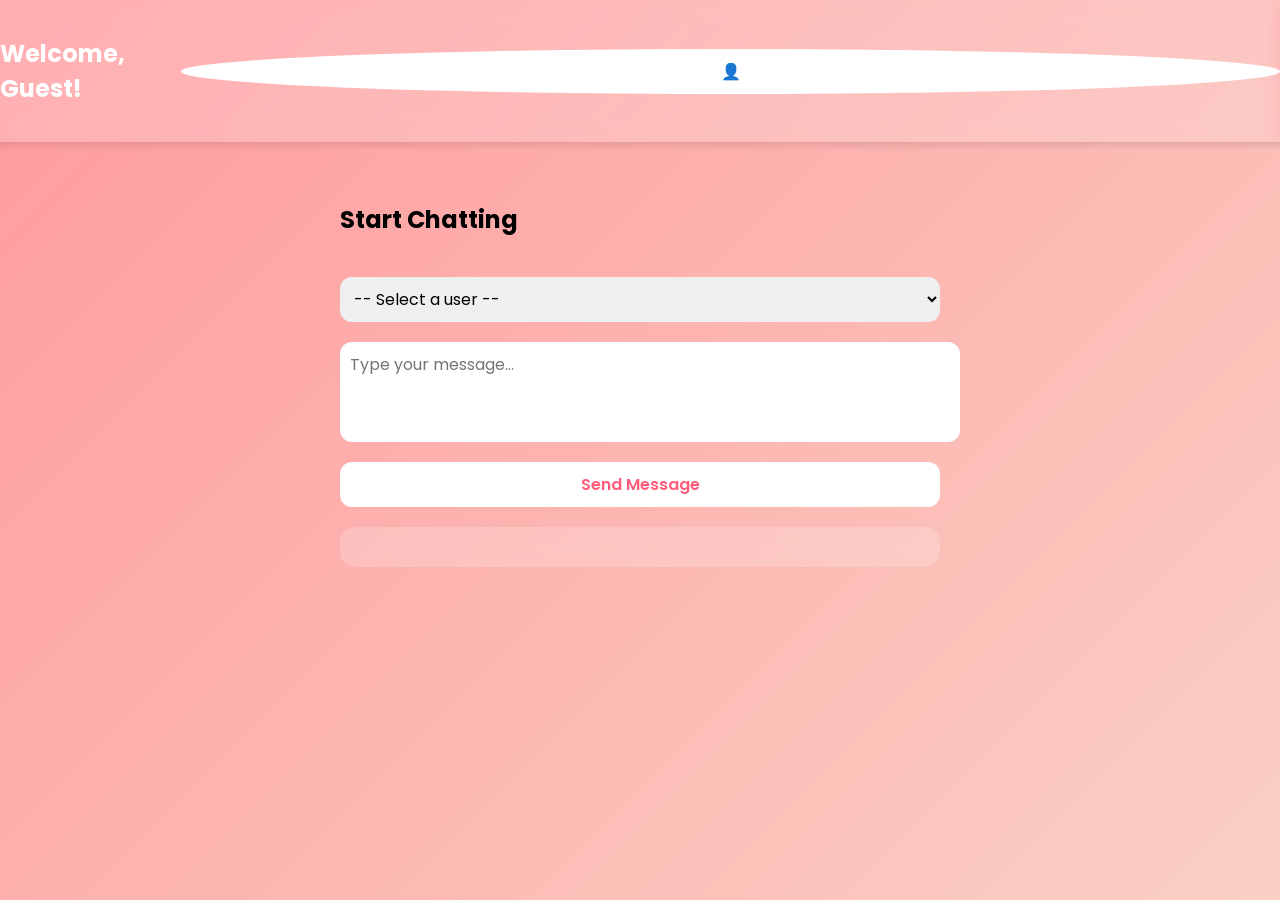
==== dashboard.html @ 46c0431f "move files to root" ====
<!DOCTYPE html>
<html lang="en">
<head>
  <meta charset="UTF-8">
  <meta name="viewport" content="width=device-width, initial-scale=1.0">
  <title>Dashboard - Love Buds</title>
  <link href="https://fonts.googleapis.com/css2?family=Poppins:wght@400;600&display=swap" rel="stylesheet">
  <style>
    body {
      font-family: 'Poppins', sans-serif;
      margin: 0;
      padding: 0;
      background: linear-gradient(135deg, #ff9a9e, #fad0c4);
      min-height: 100vh;
      display: flex;
      flex-direction: column;
      align-items: center;
    }

    header {
      width: 100%;
      padding: 20px;
      background-color: rgba(255, 255, 255, 0.2);
      display: flex;
      justify-content: space-between;
      align-items: center;
      backdrop-filter: blur(10px);
      box-shadow: 0 4px 6px rgba(0,0,0,0.1);
    }

    header h1 {
      font-size: 1.5rem;
      color: #fff;
    }

    header button {
      background: #fff;
      border: none;
      padding: 10px 15px;
      border-radius: 50%;
      cursor: pointer;
      font-size: 1rem;
      transition: transform 0.2s;
    }

    header button:hover {
      transform: scale(1.1);
    }

    main {
      flex: 1;
      width: 90%;
      max-width: 600px;
      display: flex;
      flex-direction: column;
      margin-top: 40px;
      gap: 20px;
    }

    .chat-container {
      background: rgba(255,255,255,0.2);
      padding: 20px;
      border-radius: 15px;
      backdrop-filter: blur(10px);
      display: flex;
      flex-direction: column;
      gap: 10px;
      max-height: 400px;
      overflow-y: auto;
    }

    .chat-container div {
      background: rgba(255,255,255,0.6);
      padding: 8px 12px;
      border-radius: 12px;
      max-width: 80%;
      animation: fadeIn 0.5s ease;
    }

    @keyframes fadeIn {
      from { opacity: 0; transform: translateY(-10px);}
      to { opacity: 1; transform: translateY(0);}
    }

    select, textarea, button {
      width: 100%;
      padding: 10px;
      border-radius: 12px;
      border: none;
      outline: none;
      font-family: 'Poppins', sans-serif;
      font-size: 1rem;
    }

    textarea {
      resize: none;
      height: 80px;
    }

    button {
      background: #fff;
      color: #ff5c7a;
      font-weight: 600;
      cursor: pointer;
      transition: 0.3s;
    }

    button:hover {
      background: #ff5c7a;
      color: #fff;
    }

    @media (max-width: 500px) {
      header h1 { font-size: 1.2rem; }
    }
  </style>
</head>
<body>

  <header>
    <h1>Welcome, <span id="usernameDisplay">Guest</span>!</h1>
    <button id="profileBtn">👤</button>
  </header>

  <main>
    <h2>Start Chatting</h2>

    <select id="userSelect">
      <option value="">-- Select a user --</option>
    </select>

    <textarea id="msgInput" placeholder="Type your message..."></textarea>
    <button id="sendBtn">Send Message</button>

    <div class="chat-container" id="chatBox"></div>
  </main>

  <script>
    // Replace this with username after login
    const username = sessionStorage.getItem("username") || "Guest";
    document.getElementById("usernameDisplay").textContent = username;

    const userSelect = document.getElementById("userSelect");
    const msgInput = document.getElementById("msgInput");
    const sendBtn = document.getElementById("sendBtn");
    const chatBox = document.getElementById("chatBox");

    const BASE_URL = "https://lovebuds-backend-1.onrender.com"; // <-- Replace with your deployed backend

    // Load all users
    async function loadUsers() {
      try {
        const res = await fetch(`${BASE_URL}/test`);
        const users = await res.json();
        userSelect.innerHTML = '<option value="">-- Select a user --</option>';
        users.forEach(u => {
          if(u.username !== username) {
            const opt = document.createElement("option");
            opt.value = u.username;
            opt.textContent = u.username;
            userSelect.appendChild(opt);
          }
        });
      } catch(err) {
        console.error(err);
      }
    }

    // Load messages with selected user
    async function loadMessages(peer) {
      if(!peer) return;
      try {
        const res = await fetch(`${BASE_URL}/messages/${peer}`);
        const messages = await res.json();
        chatBox.innerHTML = "";
        messages.forEach(m => {
          const div = document.createElement("div");
          div.textContent = `${m.sender}: ${m.message}`;
          chatBox.appendChild(div);
        });
        chatBox.scrollTop = chatBox.scrollHeight;
      } catch(err) {
        console.error(err);
      }
    }

    // Send message
    sendBtn.addEventListener("click", async () => {
      const receiver = userSelect.value;
      const message = msgInput.value.trim();

      if (!receiver || !message) return alert("Select a user and type a message");

      try {
        await fetch(`${BASE_URL}/send-message`, {
          method: "POST",
          headers: { "Content-Type": "application/json" },
          body: JSON.stringify({ sender: username, receiver, message })
        });
        msgInput.value = "";
        loadMessages(receiver);
      } catch(err) {
        console.error(err);
      }
    });

    // Update messages whenever user selection changes
    userSelect.addEventListener("change", () => {
      const peer = userSelect.value;
      loadMessages(peer);
    });

    // Initial load
    loadUsers();
  </script>

</body>
</html>
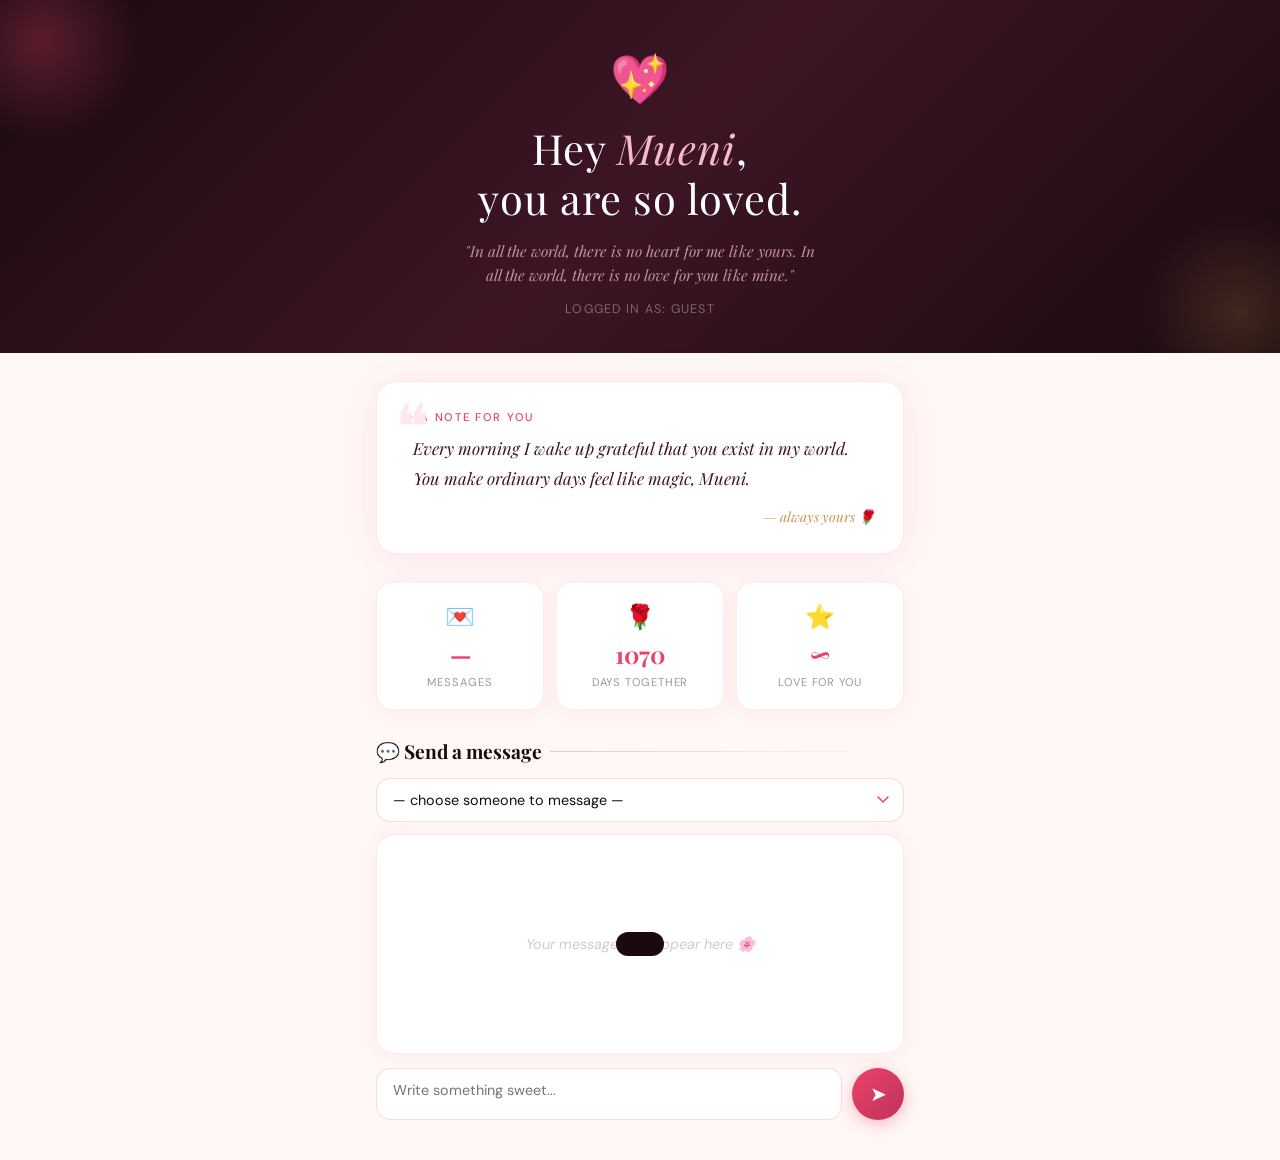
==== commit c00ffd91: "mueni" ====
--- a/dashboard.html
+++ b/dashboard.html
@@ -3,194 +3,548 @@
 <head>
   <meta charset="UTF-8">
   <meta name="viewport" content="width=device-width, initial-scale=1.0">
-  <title>Dashboard - Love Buds</title>
-  <link href="https://fonts.googleapis.com/css2?family=Poppins:wght@400;600&display=swap" rel="stylesheet">
+  <title>Love Buds 💖</title>
+  <link href="https://fonts.googleapis.com/css2?family=Playfair+Display:ital,wght@0,400;0,700;1,400&family=DM+Sans:wght@300;400;500&display=swap" rel="stylesheet">
   <style>
+    :root {
+      --rose: #e8436a;
+      --blush: #f7b8c8;
+      --cream: #fff8f5;
+      --deep: #1a0a10;
+      --soft: #fde8ee;
+      --gold: #c9914a;
+    }
+
+    * { margin: 0; padding: 0; box-sizing: border-box; }
+
     body {
-      font-family: 'Poppins', sans-serif;
-      margin: 0;
-      padding: 0;
-      background: linear-gradient(135deg, #ff9a9e, #fad0c4);
+      font-family: 'DM Sans', sans-serif;
+      background: var(--cream);
       min-height: 100vh;
+      overflow-x: hidden;
+      color: var(--deep);
+    }
+
+    .petals {
+      position: fixed;
+      top: 0; left: 0;
+      width: 100%; height: 100%;
+      pointer-events: none;
+      z-index: 0;
+      overflow: hidden;
+    }
+
+    .petal {
+      position: absolute;
+      top: -40px;
+      font-size: 18px;
+      animation: fall linear infinite;
+      opacity: 0.5;
+    }
+
+    @keyframes fall {
+      0%   { transform: translateY(-40px) rotate(0deg); opacity: 0.6; }
+      100% { transform: translateY(110vh) rotate(360deg); opacity: 0; }
+    }
+
+    .love-banner {
+      position: relative;
+      z-index: 1;
+      width: 100%;
+      background: linear-gradient(135deg, #1a0a10 0%, #3d1525 50%, #1a0a10 100%);
+      padding: 48px 24px 36px;
+      text-align: center;
+      overflow: hidden;
+    }
+
+    .love-banner::before {
+      content: '';
+      position: absolute;
+      top: -60px; left: -60px;
+      width: 200px; height: 200px;
+      background: radial-gradient(circle, rgba(232,67,106,0.3) 0%, transparent 70%);
+      border-radius: 50%;
+    }
+
+    .love-banner::after {
+      content: '';
+      position: absolute;
+      bottom: -60px; right: -60px;
+      width: 200px; height: 200px;
+      background: radial-gradient(circle, rgba(201,145,74,0.2) 0%, transparent 70%);
+      border-radius: 50%;
+    }
+
+    .heart-icon {
+      font-size: 48px;
+      display: block;
+      animation: heartbeat 1.4s ease-in-out infinite;
+      margin-bottom: 12px;
+    }
+
+    @keyframes heartbeat {
+      0%, 100% { transform: scale(1); }
+      14%       { transform: scale(1.2); }
+      28%       { transform: scale(1); }
+      42%       { transform: scale(1.15); }
+      70%       { transform: scale(1); }
+    }
+
+    .love-banner h1 {
+      font-family: 'Playfair Display', serif;
+      font-size: clamp(1.6rem, 5vw, 2.6rem);
+      color: #fff;
+      font-weight: 400;
+      letter-spacing: 0.02em;
+      line-height: 1.2;
+    }
+
+    .love-banner h1 span {
+      color: var(--blush);
+      font-style: italic;
+    }
+
+    .love-quote {
+      margin-top: 16px;
+      font-family: 'Playfair Display', serif;
+      font-style: italic;
+      font-size: 0.95rem;
+      color: rgba(247,184,200,0.75);
+      max-width: 360px;
+      margin-left: auto;
+      margin-right: auto;
+      line-height: 1.6;
+    }
+
+    .logged-in-as {
+      margin-top: 14px;
+      font-size: 0.78rem;
+      color: rgba(255,255,255,0.35);
+      letter-spacing: 0.1em;
+      text-transform: uppercase;
+    }
+
+    .love-note {
+      position: relative;
+      z-index: 1;
+      margin: 28px auto;
+      max-width: 560px;
+      padding: 0 16px;
+    }
+
+    .love-note-card {
+      background: #fff;
+      border-radius: 20px;
+      padding: 28px 28px;
+      box-shadow: 0 4px 40px rgba(232,67,106,0.1);
+      border: 1px solid rgba(232,67,106,0.12);
+      position: relative;
+      overflow: hidden;
+    }
+
+    .love-note-card::before {
+      content: '❝';
+      position: absolute;
+      top: 10px; left: 18px;
+      font-size: 64px;
+      color: var(--soft);
+      font-family: 'Playfair Display', serif;
+      line-height: 1;
+    }
+
+    .love-note-label {
+      font-size: 0.7rem;
+      letter-spacing: 0.15em;
+      text-transform: uppercase;
+      color: var(--rose);
+      font-weight: 500;
+      margin-bottom: 10px;
+    }
+
+    .love-note-text {
+      font-family: 'Playfair Display', serif;
+      font-style: italic;
+      font-size: 1.05rem;
+      line-height: 1.75;
+      color: #3d1525;
+      padding-left: 8px;
+    }
+
+    .love-note-sig {
+      margin-top: 14px;
+      text-align: right;
+      font-size: 0.85rem;
+      color: var(--gold);
+      font-family: 'Playfair Display', serif;
+      font-style: italic;
+    }
+
+    .stats-row {
+      position: relative;
+      z-index: 1;
       display: flex;
-      flex-direction: column;
+      gap: 12px;
+      max-width: 560px;
+      margin: 0 auto 28px;
+      padding: 0 16px;
+    }
+
+    .stat-card {
+      flex: 1;
+      background: #fff;
+      border-radius: 16px;
+      padding: 18px 12px;
+      text-align: center;
+      box-shadow: 0 2px 20px rgba(232,67,106,0.08);
+      border: 1px solid rgba(232,67,106,0.1);
+    }
+
+    .stat-icon { font-size: 24px; display: block; margin-bottom: 6px; }
+    .stat-value {
+      font-family: 'Playfair Display', serif;
+      font-size: 1.5rem;
+      color: var(--rose);
+      font-weight: 700;
+      display: block;
+    }
+    .stat-label {
+      font-size: 0.7rem;
+      color: #999;
+      letter-spacing: 0.08em;
+      text-transform: uppercase;
+      margin-top: 2px;
+    }
+
+    .chat-section {
+      position: relative;
+      z-index: 1;
+      max-width: 560px;
+      margin: 0 auto 40px;
+      padding: 0 16px;
+    }
+
+    .section-title {
+      font-family: 'Playfair Display', serif;
+      font-size: 1.2rem;
+      color: var(--deep);
+      margin-bottom: 14px;
+      display: flex;
       align-items: center;
-    }
-
-    header {
-      width: 100%;
-      padding: 20px;
-      background-color: rgba(255, 255, 255, 0.2);
-      display: flex;
-      justify-content: space-between;
-      align-items: center;
-      backdrop-filter: blur(10px);
-      box-shadow: 0 4px 6px rgba(0,0,0,0.1);
-    }
-
-    header h1 {
-      font-size: 1.5rem;
-      color: #fff;
-    }
-
-    header button {
+      gap: 8px;
+    }
+
+    .section-title::after {
+      content: '';
+      flex: 1;
+      height: 1px;
+      background: linear-gradient(to right, rgba(232,67,106,0.3), transparent);
+    }
+
+    .chat-box {
       background: #fff;
-      border: none;
-      padding: 10px 15px;
-      border-radius: 50%;
-      cursor: pointer;
-      font-size: 1rem;
-      transition: transform 0.2s;
-    }
-
-    header button:hover {
-      transform: scale(1.1);
-    }
-
-    main {
-      flex: 1;
-      width: 90%;
-      max-width: 600px;
-      display: flex;
-      flex-direction: column;
-      margin-top: 40px;
-      gap: 20px;
-    }
-
-    .chat-container {
-      background: rgba(255,255,255,0.2);
-      padding: 20px;
-      border-radius: 15px;
-      backdrop-filter: blur(10px);
+      border-radius: 20px;
+      padding: 16px;
+      min-height: 220px;
+      max-height: 300px;
+      overflow-y: auto;
+      box-shadow: 0 2px 20px rgba(232,67,106,0.08);
+      border: 1px solid rgba(232,67,106,0.1);
       display: flex;
       flex-direction: column;
       gap: 10px;
-      max-height: 400px;
-      overflow-y: auto;
-    }
-
-    .chat-container div {
-      background: rgba(255,255,255,0.6);
-      padding: 8px 12px;
-      border-radius: 12px;
-      max-width: 80%;
-      animation: fadeIn 0.5s ease;
-    }
-
-    @keyframes fadeIn {
-      from { opacity: 0; transform: translateY(-10px);}
-      to { opacity: 1; transform: translateY(0);}
-    }
-
-    select, textarea, button {
+      margin-bottom: 14px;
+      scroll-behavior: smooth;
+    }
+
+    .chat-box::-webkit-scrollbar { width: 4px; }
+    .chat-box::-webkit-scrollbar-track { background: transparent; }
+    .chat-box::-webkit-scrollbar-thumb { background: var(--blush); border-radius: 4px; }
+
+    .msg {
+      max-width: 78%;
+      padding: 10px 14px;
+      border-radius: 18px;
+      font-size: 0.9rem;
+      line-height: 1.5;
+      animation: msgIn 0.3s ease;
+    }
+
+    @keyframes msgIn {
+      from { opacity: 0; transform: translateY(8px); }
+      to   { opacity: 1; transform: translateY(0); }
+    }
+
+    .msg.sent {
+      background: linear-gradient(135deg, var(--rose), #c2325a);
+      color: #fff;
+      align-self: flex-end;
+      border-bottom-right-radius: 4px;
+    }
+
+    .msg.received {
+      background: var(--soft);
+      color: var(--deep);
+      align-self: flex-start;
+      border-bottom-left-radius: 4px;
+    }
+
+    .msg-meta {
+      font-size: 0.65rem;
+      opacity: 0.6;
+      margin-top: 3px;
+    }
+
+    .chat-empty {
+      text-align: center;
+      color: #ccc;
+      font-style: italic;
+      font-size: 0.9rem;
+      margin: auto;
+      padding: 20px 0;
+    }
+
+    select {
       width: 100%;
-      padding: 10px;
-      border-radius: 12px;
+      padding: 12px 16px;
+      border-radius: 14px;
+      border: 1.5px solid rgba(232,67,106,0.2);
+      font-family: 'DM Sans', sans-serif;
+      font-size: 0.9rem;
+      color: var(--deep);
+      background: #fff;
+      outline: none;
+      margin-bottom: 12px;
+      appearance: none;
+      background-image: url("data:image/svg+xml,%3Csvg xmlns='http://www.w3.org/2000/svg' width='12' height='8' viewBox='0 0 12 8'%3E%3Cpath d='M1 1l5 5 5-5' stroke='%23e8436a' stroke-width='1.5' fill='none' stroke-linecap='round'/%3E%3C/svg%3E");
+      background-repeat: no-repeat;
+      background-position: right 14px center;
+      cursor: pointer;
+      transition: border-color 0.2s;
+    }
+
+    select:focus { border-color: var(--rose); }
+
+    .input-row {
+      display: flex;
+      gap: 10px;
+      align-items: flex-end;
+    }
+
+    textarea {
+      flex: 1;
+      padding: 12px 16px;
+      border-radius: 14px;
+      border: 1.5px solid rgba(232,67,106,0.2);
+      font-family: 'DM Sans', sans-serif;
+      font-size: 0.9rem;
+      color: var(--deep);
+      resize: none;
+      height: 52px;
+      outline: none;
+      transition: border-color 0.2s, height 0.2s;
+      background: #fff;
+    }
+
+    textarea:focus {
+      border-color: var(--rose);
+      height: 80px;
+    }
+
+    .send-btn {
+      width: 52px;
+      height: 52px;
+      border-radius: 50%;
       border: none;
-      outline: none;
-      font-family: 'Poppins', sans-serif;
-      font-size: 1rem;
-    }
-
-    textarea {
-      resize: none;
-      height: 80px;
-    }
-
-    button {
-      background: #fff;
-      color: #ff5c7a;
-      font-weight: 600;
+      background: linear-gradient(135deg, var(--rose), #c2325a);
+      color: #fff;
+      font-size: 20px;
       cursor: pointer;
-      transition: 0.3s;
-    }
-
-    button:hover {
-      background: #ff5c7a;
+      display: flex;
+      align-items: center;
+      justify-content: center;
+      transition: transform 0.2s, box-shadow 0.2s;
+      box-shadow: 0 4px 16px rgba(232,67,106,0.35);
+      flex-shrink: 0;
+    }
+
+    .send-btn:hover {
+      transform: scale(1.08);
+      box-shadow: 0 6px 20px rgba(232,67,106,0.45);
+    }
+
+    .send-btn:active { transform: scale(0.95); }
+
+    .toast {
+      position: fixed;
+      bottom: 24px;
+      left: 50%;
+      transform: translateX(-50%) translateY(80px);
+      background: var(--deep);
       color: #fff;
-    }
-
-    @media (max-width: 500px) {
-      header h1 { font-size: 1.2rem; }
+      padding: 12px 24px;
+      border-radius: 50px;
+      font-size: 0.85rem;
+      z-index: 999;
+      transition: transform 0.4s cubic-bezier(0.34, 1.56, 0.64, 1);
+      white-space: nowrap;
+    }
+
+    .toast.show { transform: translateX(-50%) translateY(0); }
+
+    @media (max-width: 480px) {
+      .love-banner { padding: 36px 16px 28px; }
+      .stats-row { gap: 8px; }
+      .stat-card { padding: 14px 8px; }
     }
   </style>
 </head>
 <body>
 
-  <header>
-    <h1>Welcome, <span id="usernameDisplay">Guest</span>!</h1>
-    <button id="profileBtn">👤</button>
-  </header>
-
-  <main>
-    <h2>Start Chatting</h2>
+  <div class="petals" id="petals"></div>
+
+  <div class="love-banner">
+    <span class="heart-icon">💖</span>
+    <h1>Hey <span>Mueni</span>,<br>you are so loved.</h1>
+    <p class="love-quote">"In all the world, there is no heart for me like yours. In all the world, there is no love for you like mine."</p>
+    <p class="logged-in-as">Logged in as: <span id="usernameDisplay">—</span></p>
+  </div>
+
+  <div class="love-note">
+    <div class="love-note-card">
+      <p class="love-note-label">✦ A note for you</p>
+      <p class="love-note-text" id="loveNoteText">Loading today's note...</p>
+      <p class="love-note-sig">— always yours 🌹</p>
+    </div>
+  </div>
+
+  <div class="stats-row">
+    <div class="stat-card">
+      <span class="stat-icon">💌</span>
+      <span class="stat-value" id="msgCount">—</span>
+      <span class="stat-label">Messages</span>
+    </div>
+    <div class="stat-card">
+      <span class="stat-icon">🌹</span>
+      <span class="stat-value" id="daysCount">—</span>
+      <span class="stat-label">Days together</span>
+    </div>
+    <div class="stat-card">
+      <span class="stat-icon">⭐</span>
+      <span class="stat-value">∞</span>
+      <span class="stat-label">Love for you</span>
+    </div>
+  </div>
+
+  <div class="chat-section">
+    <h2 class="section-title">💬 Send a message</h2>
 
     <select id="userSelect">
-      <option value="">-- Select a user --</option>
+      <option value="">— choose someone to message —</option>
     </select>
 
-    <textarea id="msgInput" placeholder="Type your message..."></textarea>
-    <button id="sendBtn">Send Message</button>
-
-    <div class="chat-container" id="chatBox"></div>
-  </main>
+    <div class="chat-box" id="chatBox">
+      <p class="chat-empty">Your messages will appear here 🌸</p>
+    </div>
+
+    <div class="input-row">
+      <textarea id="msgInput" placeholder="Write something sweet..."></textarea>
+      <button class="send-btn" id="sendBtn">➤</button>
+    </div>
+  </div>
+
+  <div class="toast" id="toast"></div>
 
   <script>
-    // Replace this with username after login
+    const BASE_URL = "https://lovebuds-backend-1.onrender.com";
+
     const username = sessionStorage.getItem("username") || "Guest";
     document.getElementById("usernameDisplay").textContent = username;
 
+    // Floating petals
+    const petalEmojis = ["🌸", "🌺", "💮", "🌷", "💗"];
+    const petalsEl = document.getElementById("petals");
+    for (let i = 0; i < 18; i++) {
+      const p = document.createElement("div");
+      p.className = "petal";
+      p.textContent = petalEmojis[Math.floor(Math.random() * petalEmojis.length)];
+      p.style.left = Math.random() * 100 + "vw";
+      p.style.animationDuration = (6 + Math.random() * 10) + "s";
+      p.style.animationDelay = (Math.random() * 10) + "s";
+      p.style.fontSize = (12 + Math.random() * 16) + "px";
+      petalsEl.appendChild(p);
+    }
+
+    // Daily love notes
+    const loveNotes = [
+      "Every morning I wake up grateful that you exist in my world. You make ordinary days feel like magic, Mueni.",
+      "The way you smile could outshine every star in the sky. I am the luckiest person to know you.",
+      "Distance means nothing when someone means everything. Thinking of you always.",
+      "You are my favourite notification, my favourite distraction, and my favourite person.",
+      "Some things get better with time — and loving you is one of them.",
+      "You deserve all the love songs ever written, Mueni. Every single one.",
+      "I did not know what home felt like until I found you."
+    ];
+    document.getElementById("loveNoteText").textContent = loveNotes[new Date().getDay() % loveNotes.length];
+
+    // Days together — change this to your real start date
+    const startDate = new Date("2024-01-01");
+    const days = Math.floor((new Date() - startDate) / (1000 * 60 * 60 * 24));
+    document.getElementById("daysCount").textContent = days;
+
+    // Toast
+    function showToast(msg) {
+      const t = document.getElementById("toast");
+      t.textContent = msg;
+      t.classList.add("show");
+      setTimeout(() => t.classList.remove("show"), 2800);
+    }
+
+    // Load users
     const userSelect = document.getElementById("userSelect");
-    const msgInput = document.getElementById("msgInput");
-    const sendBtn = document.getElementById("sendBtn");
-    const chatBox = document.getElementById("chatBox");
-
-    const BASE_URL = "https://lovebuds-backend-1.onrender.com"; // <-- Replace with your deployed backend
-
-    // Load all users
     async function loadUsers() {
       try {
         const res = await fetch(`${BASE_URL}/test`);
         const users = await res.json();
-        userSelect.innerHTML = '<option value="">-- Select a user --</option>';
         users.forEach(u => {
-          if(u.username !== username) {
+          if (u.username && u.username !== username) {
             const opt = document.createElement("option");
             opt.value = u.username;
             opt.textContent = u.username;
             userSelect.appendChild(opt);
           }
         });
-      } catch(err) {
-        console.error(err);
-      }
-    }
-
-    // Load messages with selected user
+      } catch (err) { console.error(err); }
+    }
+
+    // Load messages
+    const chatBox = document.getElementById("chatBox");
     async function loadMessages(peer) {
-      if(!peer) return;
+      if (!peer) return;
       try {
         const res = await fetch(`${BASE_URL}/messages/${peer}`);
         const messages = await res.json();
         chatBox.innerHTML = "";
+        if (messages.length === 0) {
+          chatBox.innerHTML = '<p class="chat-empty">No messages yet — say something sweet 🌸</p>';
+          return;
+        }
         messages.forEach(m => {
           const div = document.createElement("div");
-          div.textContent = `${m.sender}: ${m.message}`;
+          div.className = "msg " + (m.sender === username ? "sent" : "received");
+          div.innerHTML = `${m.message}<div class="msg-meta">${m.sender}</div>`;
           chatBox.appendChild(div);
         });
+        document.getElementById("msgCount").textContent = messages.length;
         chatBox.scrollTop = chatBox.scrollHeight;
-      } catch(err) {
-        console.error(err);
-      }
+      } catch (err) { console.error(err); }
     }
 
     // Send message
-    sendBtn.addEventListener("click", async () => {
+    const msgInput = document.getElementById("msgInput");
+    document.getElementById("sendBtn").addEventListener("click", async () => {
       const receiver = userSelect.value;
       const message = msgInput.value.trim();
-
-      if (!receiver || !message) return alert("Select a user and type a message");
-
+      if (!receiver || !message) return showToast("Select someone and write a message 💌");
       try {
         await fetch(`${BASE_URL}/send-message`, {
           method: "POST",
@@ -198,21 +552,25 @@
           body: JSON.stringify({ sender: username, receiver, message })
         });
         msgInput.value = "";
+        showToast("Message sent 💖");
         loadMessages(receiver);
-      } catch(err) {
+      } catch (err) {
         console.error(err);
+        showToast("Could not send message");
       }
     });
 
-    // Update messages whenever user selection changes
-    userSelect.addEventListener("change", () => {
-      const peer = userSelect.value;
-      loadMessages(peer);
+    userSelect.addEventListener("change", () => loadMessages(userSelect.value));
+
+    // Enter key to send
+    msgInput.addEventListener("keydown", (e) => {
+      if (e.key === "Enter" && !e.shiftKey) {
+        e.preventDefault();
+        document.getElementById("sendBtn").click();
+      }
     });
 
-    // Initial load
     loadUsers();
   </script>
-
 </body>
 </html>
